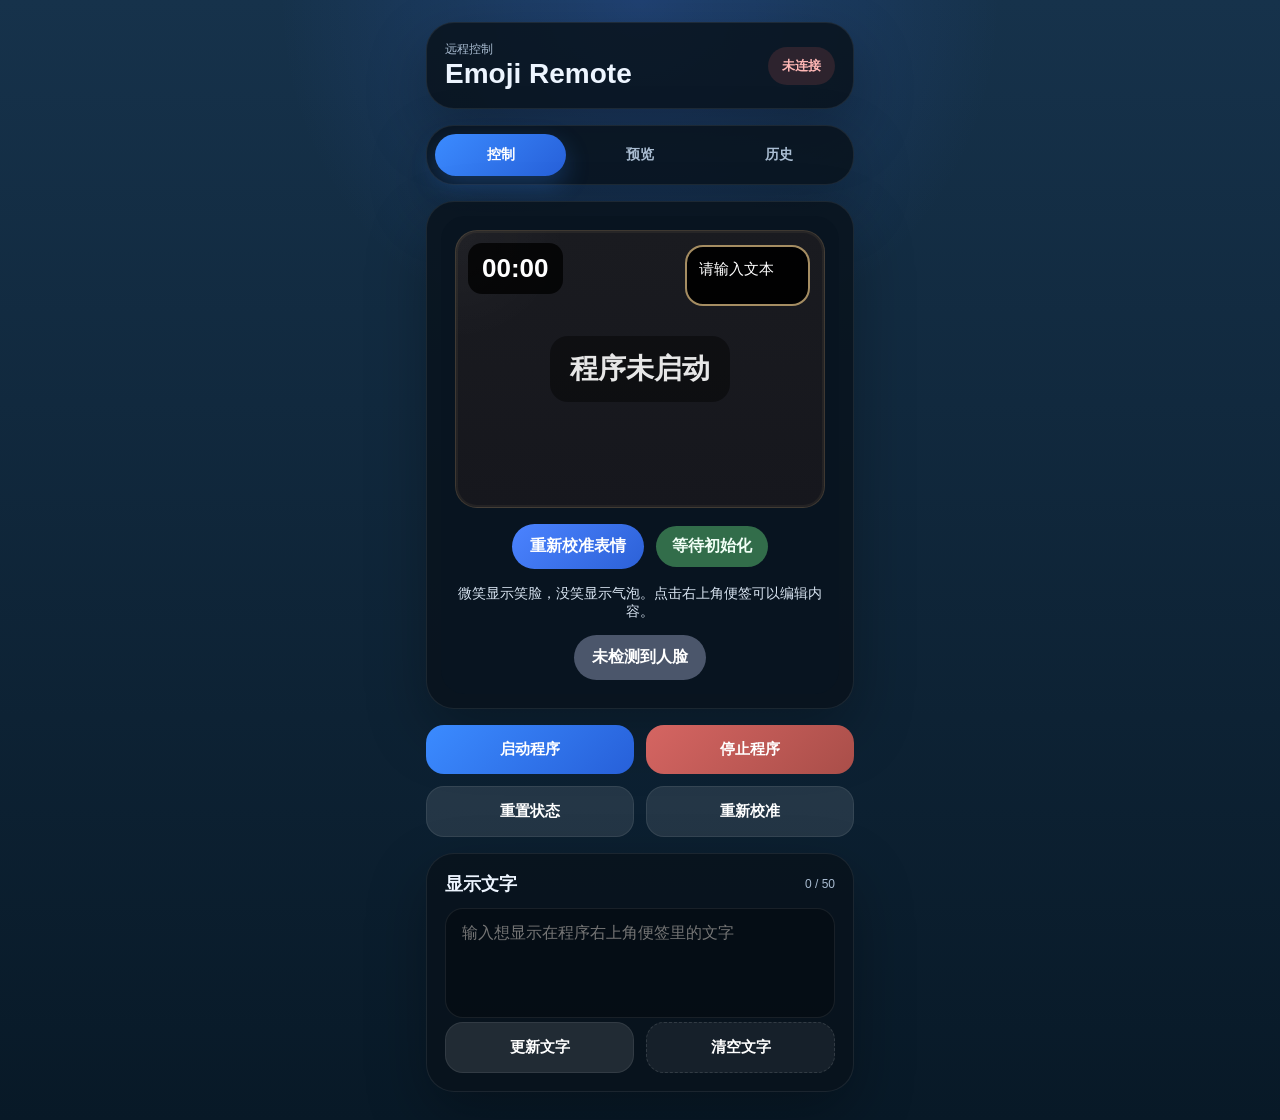
==== mobile-remote-v1.html @ 6b5e30ed "Add files via upload 需要的文件" ====
<!DOCTYPE html>
<html lang="zh-CN">
  <head>
    <meta charset="UTF-8" />
    <meta
      name="viewport"
      content="width=device-width, initial-scale=1.0, viewport-fit=cover, user-scalable=no"
    />
    <title>Emoji Remote Classic</title>
    <meta name="theme-color" content="#102534" />
    <meta name="apple-mobile-web-app-capable" content="yes" />
    <meta name="apple-mobile-web-app-status-bar-style" content="black-translucent" />
    <meta name="apple-mobile-web-app-title" content="Emoji Remote" />
    <link rel="manifest" href="mobile-remote-v1.webmanifest" />
    <link rel="apple-touch-icon" href="bubble.png" />
    <link rel="stylesheet" href="mobile-remote-v1.css" />
  </head>
  <body>
    <main class="phone-shell">
      <section class="topbar">
        <div>
          <p class="eyebrow">远程控制</p>
          <h1>Emoji Remote</h1>
        </div>
        <div class="connection-pill" id="connection-pill">未连接</div>
      </section>

      <nav class="tabbar" aria-label="页面切换">
        <button class="tab-button is-active" data-tab="control" type="button">控制</button>
        <button class="tab-button" data-tab="preview" type="button">预览</button>
        <button class="tab-button" data-tab="history" type="button">历史</button>
      </nav>

      <section class="tab-page is-active" data-page="control">
        <section class="preview-card preview-card-compact">
          <div class="desktop-preview" id="desktop-preview">
            <div class="preview-canvas">
              <div class="preview-timer" id="preview-timer">00:00</div>
              <div class="preview-note-box" id="preview-note-box">
                <div class="preview-note-text size-large" id="preview-note-text">请输入文本</div>
              </div>
              <div class="preview-face-area">
                <div class="preview-idle" id="preview-idle">程序未启动</div>
                <div class="preview-emoji hidden" id="preview-emoji">😊</div>
              </div>
            </div>

            <div class="preview-controls">
              <div class="preview-button">重新校准表情</div>
              <div class="preview-badge" id="preview-calibration">等待初始化</div>
            </div>

            <div class="preview-legend">微笑显示笑脸，没笑显示气泡。点击右上角便签可以编辑内容。</div>
            <div class="preview-status" id="preview-status">未检测到人脸</div>
          </div>
        </section>

        <section class="control-grid">
          <button class="primary" id="start-btn" type="button">启动程序</button>
          <button class="danger" id="stop-btn" type="button">停止程序</button>
          <button class="secondary" id="reset-btn" type="button">重置状态</button>
          <button class="secondary" id="calibrate-btn" type="button">重新校准</button>
        </section>

        <section class="panel">
          <div class="panel-header">
            <h2>显示文字</h2>
            <span class="hint" id="note-count">0 / 50</span>
          </div>
          <textarea
            id="note-input"
            maxlength="50"
            placeholder="输入想显示在程序右上角便签里的文字"
          ></textarea>
          <div class="panel-actions">
            <button class="secondary" id="apply-note-btn" type="button">更新文字</button>
            <button class="ghost" id="clear-note-btn" type="button">清空文字</button>
          </div>
        </section>
      </section>

      <section class="tab-page" data-page="preview">
        <section class="preview-card">
          <div class="desktop-preview">
            <div class="preview-canvas preview-canvas-large">
              <div class="preview-timer" id="preview-timer-clone">00:00</div>
              <div class="preview-note-box">
                <div class="preview-note-text size-large" id="preview-note-text-clone">请输入文本</div>
              </div>
              <div class="preview-face-area">
                <div class="preview-idle" id="preview-idle-clone">程序未启动</div>
                <div class="preview-emoji hidden" id="preview-emoji-clone">😊</div>
              </div>
            </div>

            <div class="preview-controls">
              <div class="preview-button">重新校准表情</div>
              <div class="preview-badge" id="preview-calibration-clone">等待初始化</div>
            </div>

            <div class="preview-legend">预览页会实时同步当前启动状态、文字内容和校准状态。</div>
            <div class="preview-status" id="preview-status-clone">未检测到人脸</div>
            <div class="preview-footer">Windows 启动版 · 双击即可打开 · 首次打开请允许摄像头权限</div>
          </div>
        </section>

        <section class="panel">
          <div class="panel-header">
            <h2>预览说明</h2>
            <span class="hint">同步显示</span>
          </div>
          <div class="info-list">
            <div class="info-row">
              <span class="info-label">程序状态</span>
              <strong id="preview-state-text">程序未启动</strong>
            </div>
            <div class="info-row">
              <span class="info-label">当前文字</span>
              <strong id="preview-note-summary">请输入文本</strong>
            </div>
            <div class="info-row">
              <span class="info-label">校准状态</span>
              <strong id="preview-calibration-summary">等待初始化</strong>
            </div>
          </div>
        </section>
      </section>

      <section class="tab-page" data-page="history">
        <section class="panel">
          <div class="panel-header">
            <h2>当前状态</h2>
            <span class="hint">最近动作</span>
          </div>
          <div class="feedback-banner" id="feedback-banner">等待操作</div>
          <div class="history-summary">
            <div class="summary-pill" id="history-running-pill">程序未启动</div>
            <div class="summary-pill" id="history-note-pill">暂无文字</div>
          </div>
        </section>

        <section class="panel">
          <div class="panel-header">
            <h2>历史记录</h2>
            <span class="hint">保留最近 6 条</span>
          </div>
          <ul class="log-list" id="log-list"></ul>
        </section>
      </section>
    </main>

    <script src="mobile-remote-v1.js"></script>
    <script>
      if ("serviceWorker" in navigator) {
        window.addEventListener("load", () => {
          navigator.serviceWorker.register("./mobile-remote-v1-sw.js").catch(() => {});
        });
      }
    </script>
  </body>
</html>
---- mobile-remote-v1.css ----
:root {
  --bg-top: #16324b;
  --bg-bottom: #081927;
  --panel: rgba(9, 18, 28, 0.84);
  --panel-line: rgba(255, 255, 255, 0.08);
  --text: #edf5ff;
  --muted: #aabdd2;
  --blue: #3e79f4;
  --green: #3b7f53;
  --red: #a54a49;
  --gold: #bca170;
  --shadow: 0 24px 60px rgba(0, 0, 0, 0.28);
}

* {
  box-sizing: border-box;
}

html,
body {
  margin: 0;
  min-height: 100%;
}

body {
  font-family: "Segoe UI", "Microsoft YaHei", sans-serif;
  color: var(--text);
  background:
    radial-gradient(circle at top, rgba(68, 122, 255, 0.22), transparent 28%),
    linear-gradient(180deg, var(--bg-top) 0%, var(--bg-bottom) 100%);
}

.phone-shell {
  width: min(100%, 460px);
  min-height: 100vh;
  margin: 0 auto;
  padding: calc(22px + env(safe-area-inset-top)) 16px calc(28px + env(safe-area-inset-bottom));
  display: grid;
  gap: 16px;
}

.topbar,
.tabbar,
.preview-card,
.panel {
  background: var(--panel);
  border: 1px solid var(--panel-line);
  border-radius: 28px;
  box-shadow: var(--shadow);
}

.topbar,
.panel {
  padding: 18px;
}

.topbar,
.panel-header,
.panel-actions,
.preview-controls {
  display: flex;
  align-items: center;
  justify-content: space-between;
  gap: 12px;
}

.eyebrow,
.hint,
.info-label {
  margin: 0;
  font-size: 12px;
  color: var(--muted);
}

h1,
h2 {
  margin: 0;
}

h1 {
  font-size: 28px;
}

h2 {
  font-size: 18px;
}

.connection-pill,
.preview-badge,
.preview-status,
.feedback-banner,
.summary-pill,
.tab-button {
  border-radius: 999px;
}

.connection-pill {
  padding: 10px 14px;
  background: rgba(165, 74, 73, 0.22);
  color: #ffb7b5;
  font-size: 13px;
  font-weight: 700;
}

.tabbar {
  padding: 8px;
  display: grid;
  grid-template-columns: repeat(3, minmax(0, 1fr));
  gap: 8px;
}

.tab-button {
  border: 0;
  padding: 12px 10px;
  background: transparent;
  color: var(--muted);
  font-size: 14px;
  font-weight: 700;
  cursor: pointer;
}

.tab-button.is-active {
  background: linear-gradient(135deg, #3b8bff 0%, #2760d9 100%);
  color: #fff;
  box-shadow: 0 10px 24px rgba(59, 139, 255, 0.26);
}

.tab-page {
  display: none;
  gap: 16px;
}

.tab-page.is-active {
  display: grid;
}

.preview-card {
  padding: 14px;
}

.desktop-preview {
  border-radius: 24px;
  padding: 14px;
  background: #081420;
}

.preview-canvas {
  position: relative;
  aspect-ratio: 4 / 3;
  border-radius: 22px;
  overflow: hidden;
  background:
    radial-gradient(circle at top left, rgba(255, 255, 255, 0.03), transparent 24%),
    linear-gradient(180deg, #1a1b20 0%, #16171d 100%);
  border: 1px solid rgba(188, 161, 112, 0.24);
  box-shadow: inset 0 0 0 2px rgba(188, 161, 112, 0.08);
}

.preview-canvas-large {
  min-height: 320px;
}

.preview-timer {
  position: absolute;
  top: 12px;
  left: 12px;
  padding: 10px 14px;
  border-radius: 14px;
  background: rgba(0, 0, 0, 0.78);
  color: #fff;
  font-size: 26px;
  font-weight: 700;
}

.preview-note-box {
  position: absolute;
  top: 14px;
  right: 14px;
  width: 34%;
  height: 22%;
  padding: 12px;
  border-radius: 18px;
  border: 2px solid rgba(188, 161, 112, 0.88);
  background: rgba(0, 0, 0, 0.94);
  overflow: hidden;
}

.preview-note-text {
  width: 100%;
  color: #fff;
  line-height: 1.32;
  white-space: pre-wrap;
  word-break: break-word;
  overflow-wrap: anywhere;
}

.preview-note-text.size-large {
  font-size: 15px;
}

.preview-note-text.size-medium {
  font-size: 13px;
}

.preview-note-text.size-small {
  font-size: 11px;
}

.preview-note-text.size-xsmall {
  font-size: 9px;
}

.preview-face-area {
  position: absolute;
  inset: 0;
  display: grid;
  place-items: center;
}

.preview-idle,
.preview-emoji {
  font-size: 28px;
  font-weight: 700;
}

.preview-idle {
  padding: 14px 20px;
  border-radius: 18px;
  background: rgba(0, 0, 0, 0.42);
  color: rgba(255, 255, 255, 0.9);
}

.preview-emoji {
  font-size: 88px;
}

.hidden {
  display: none;
}

.preview-controls {
  justify-content: center;
  margin-top: 16px;
}

.preview-button {
  padding: 12px 18px;
  border-radius: 999px;
  background: linear-gradient(135deg, #4b83ff 0%, #2c61d7 100%);
  color: #fff;
  font-weight: 700;
}

.preview-badge {
  padding: 10px 16px;
  background: rgba(59, 127, 83, 0.84);
  color: #f1fff6;
  font-weight: 700;
}

.preview-legend {
  margin-top: 16px;
  text-align: center;
  color: #d9e5f2;
  font-size: 14px;
}

.preview-status {
  width: fit-content;
  margin: 14px auto 0;
  padding: 12px 18px;
  background: #4b566b;
  color: #fff;
  font-weight: 700;
}

.preview-footer {
  margin-top: 16px;
  text-align: center;
  color: #98aec4;
  font-size: 12px;
}

.control-grid {
  display: grid;
  grid-template-columns: repeat(2, minmax(0, 1fr));
  gap: 12px;
}

button {
  width: 100%;
  border: 0;
  border-radius: 18px;
  padding: 15px 14px;
  color: #fff;
  font-size: 15px;
  font-weight: 700;
  cursor: pointer;
}

.primary {
  background: linear-gradient(135deg, #3b8bff 0%, #2760d9 100%);
}

.danger {
  background: linear-gradient(135deg, #d56562 0%, #a94e49 100%);
}

.secondary {
  background: rgba(255, 255, 255, 0.1);
  border: 1px solid rgba(255, 255, 255, 0.08);
}

.ghost {
  background: rgba(255, 255, 255, 0.06);
  border: 1px dashed rgba(255, 255, 255, 0.12);
}

textarea {
  width: 100%;
  min-height: 110px;
  resize: none;
  margin-top: 12px;
  border-radius: 18px;
  border: 1px solid rgba(255, 255, 255, 0.08);
  background: rgba(0, 0, 0, 0.28);
  color: #fff;
  padding: 14px 16px;
  font: inherit;
}

.feedback-banner {
  margin-top: 12px;
  padding: 14px 16px;
  background: rgba(62, 121, 244, 0.16);
  color: #dfeaff;
  font-weight: 700;
}

.log-list {
  list-style: none;
  margin: 14px 0 0;
  padding: 0;
  display: grid;
  gap: 10px;
}

.log-list li,
.summary-pill,
.info-row {
  padding: 12px 14px;
  background: rgba(255, 255, 255, 0.05);
  border-radius: 16px;
  border: 1px solid rgba(255, 255, 255, 0.06);
  color: #d9e5f2;
}

.log-time {
  display: block;
  margin-bottom: 4px;
  font-size: 12px;
  color: var(--muted);
}

.history-summary,
.info-list {
  display: grid;
  gap: 12px;
  margin-top: 14px;
}

.info-row {
  display: flex;
  align-items: center;
  justify-content: space-between;
}
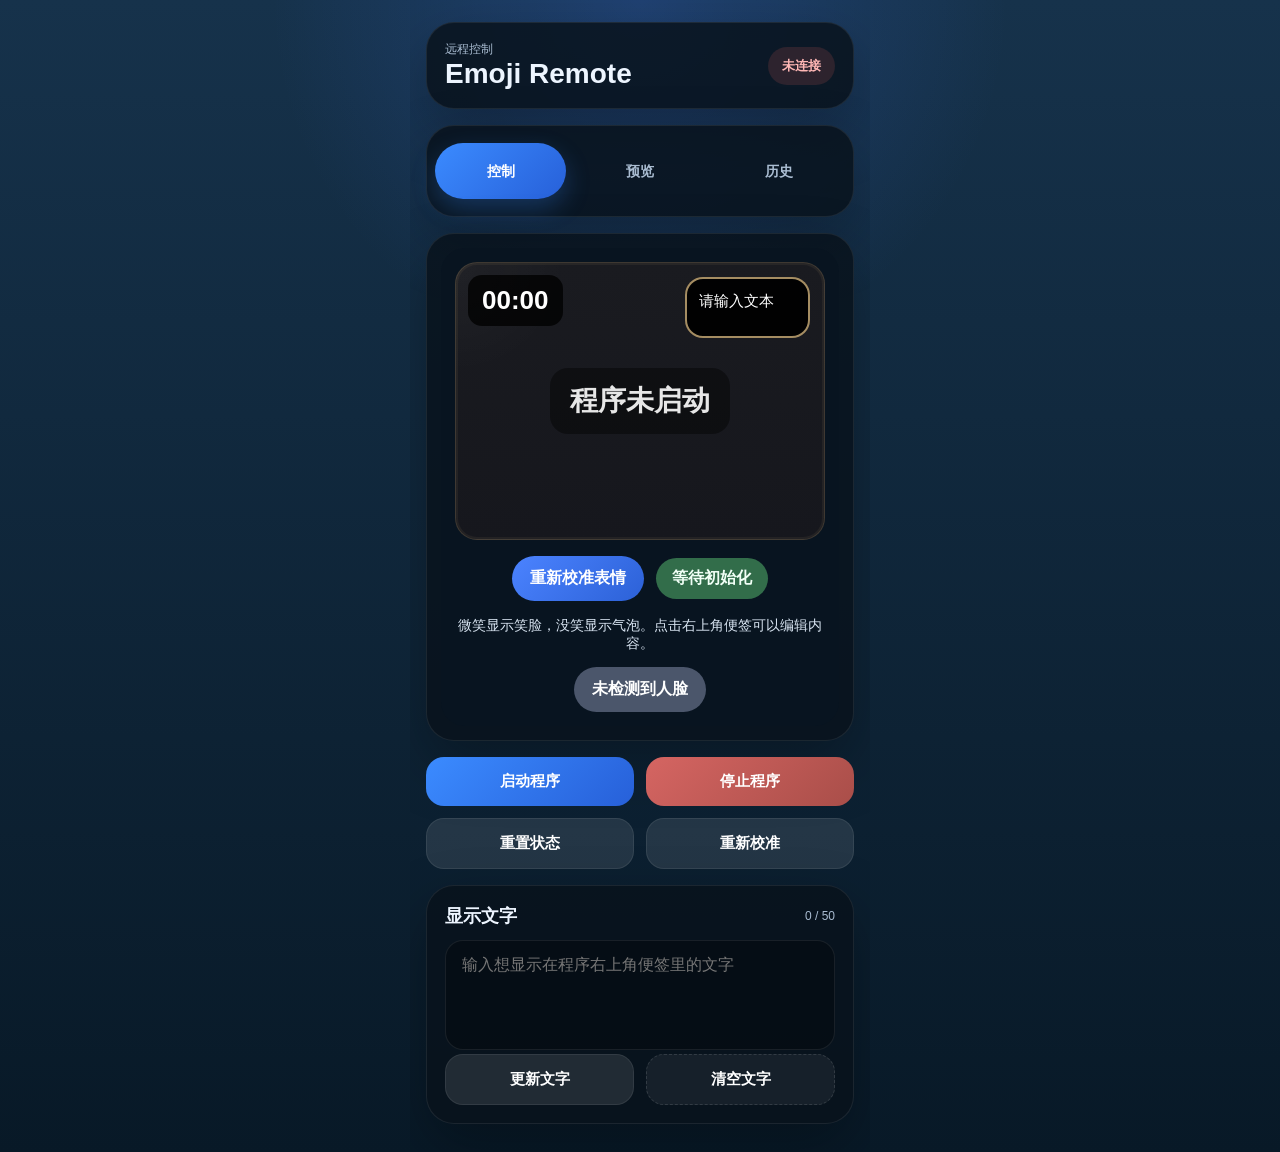
==== commit 26145593: "Add files via upload" ====
--- a/mobile-remote-v1.html
+++ b/mobile-remote-v1.html
@@ -11,9 +11,9 @@
     <meta name="apple-mobile-web-app-capable" content="yes" />
     <meta name="apple-mobile-web-app-status-bar-style" content="black-translucent" />
     <meta name="apple-mobile-web-app-title" content="Emoji Remote" />
-    <link rel="manifest" href="mobile-remote-v1.webmanifest" />
+    <link rel="manifest" href="mobile-remote-v1.webmanifest?v=20260603b" />
     <link rel="apple-touch-icon" href="bubble.png" />
-    <link rel="stylesheet" href="mobile-remote-v1.css" />
+    <link rel="stylesheet" href="mobile-remote-v1.css?v=20260603b" />
   </head>
   <body>
     <main class="phone-shell">
@@ -79,10 +79,10 @@
         </section>
       </section>
 
-      <section class="tab-page" data-page="preview">
-        <section class="preview-card">
+      <section class="tab-page tab-page-preview" data-page="preview">
+        <section class="preview-card preview-card-detail">
           <div class="desktop-preview">
-            <div class="preview-canvas preview-canvas-large">
+            <div class="preview-canvas preview-canvas-detail">
               <div class="preview-timer" id="preview-timer-clone">00:00</div>
               <div class="preview-note-box">
                 <div class="preview-note-text size-large" id="preview-note-text-clone">请输入文本</div>
@@ -104,7 +104,7 @@
           </div>
         </section>
 
-        <section class="panel">
+        <section class="panel panel-compact">
           <div class="panel-header">
             <h2>预览说明</h2>
             <span class="hint">同步显示</span>
@@ -149,11 +149,11 @@
       </section>
     </main>
 
-    <script src="mobile-remote-v1.js"></script>
+    <script src="mobile-remote-v1.js?v=20260603b"></script>
     <script>
       if ("serviceWorker" in navigator) {
         window.addEventListener("load", () => {
-          navigator.serviceWorker.register("./mobile-remote-v1-sw.js").catch(() => {});
+          navigator.serviceWorker.register("./mobile-remote-v1-sw.js?v=20260603b").catch(() => {});
         });
       }
     </script>
--- a/mobile-remote-v1.css
+++ b/mobile-remote-v1.css
@@ -20,6 +20,7 @@
 body {
   margin: 0;
   min-height: 100%;
+  overflow-x: hidden;
 }
 
 body {
@@ -32,11 +33,15 @@
 
 .phone-shell {
   width: min(100%, 460px);
+  max-width: 460px;
   min-height: 100vh;
   margin: 0 auto;
   padding: calc(22px + env(safe-area-inset-top)) 16px calc(28px + env(safe-area-inset-bottom));
   display: grid;
   gap: 16px;
+  overflow-x: clip;
+  align-content: start;
+  align-items: start;
 }
 
 .topbar,
@@ -64,6 +69,12 @@
   gap: 12px;
 }
 
+.topbar > div,
+.panel-header > *,
+.preview-controls > * {
+  min-width: 0;
+}
+
 .eyebrow,
 .hint,
 .info-label {
@@ -104,19 +115,31 @@
 
 .tabbar {
   padding: 8px;
-  display: grid;
-  grid-template-columns: repeat(3, minmax(0, 1fr));
+  display: flex;
+  align-items: center;
   gap: 8px;
+  width: 100%;
+  min-height: 92px;
 }
 
 .tab-button {
   border: 0;
-  padding: 12px 10px;
+  flex: 1 1 0;
+  width: auto;
+  min-width: 0;
+  min-height: 56px;
+  max-height: 56px;
+  padding: 0 10px;
   background: transparent;
   color: var(--muted);
   font-size: 14px;
   font-weight: 700;
   cursor: pointer;
+  display: flex;
+  align-items: center;
+  justify-content: center;
+  line-height: 1;
+  align-self: center;
 }
 
 .tab-button.is-active {
@@ -128,6 +151,10 @@
 .tab-page {
   display: none;
   gap: 16px;
+  width: 100%;
+  min-width: 0;
+  align-content: start;
+  align-items: start;
 }
 
 .tab-page.is-active {
@@ -136,12 +163,17 @@
 
 .preview-card {
   padding: 14px;
+  width: 100%;
+  min-width: 0;
+  align-self: start;
 }
 
 .desktop-preview {
   border-radius: 24px;
   padding: 14px;
   background: #081420;
+  width: 100%;
+  min-width: 0;
 }
 
 .preview-canvas {
@@ -335,6 +367,14 @@
   background: rgba(62, 121, 244, 0.16);
   color: #dfeaff;
   font-weight: 700;
+  width: 100%;
+  min-width: 0;
+}
+
+.panel {
+  width: 100%;
+  min-width: 0;
+  align-self: start;
 }
 
 .log-list {
@@ -367,10 +407,156 @@
   display: grid;
   gap: 12px;
   margin-top: 14px;
+  width: 100%;
+  min-width: 0;
 }
 
 .info-row {
   display: flex;
   align-items: center;
   justify-content: space-between;
-}
+  min-width: 0;
+}
+
+.tab-button,
+.connection-pill,
+.summary-pill,
+.info-row,
+.info-row strong,
+.info-row span,
+.log-list li {
+  min-width: 0;
+}
+
+.summary-pill,
+.info-row,
+.log-list li {
+  width: 100%;
+  overflow-wrap: anywhere;
+  word-break: break-word;
+}
+
+.preview-card-detail {
+  padding: 10px;
+}
+
+.preview-canvas-detail {
+  min-height: 0;
+  max-height: min(50vh, 340px);
+}
+
+.panel-compact {
+  padding: 14px;
+}
+
+.tab-page-preview {
+  gap: 12px;
+}
+
+.tab-page[data-page="history"] {
+  align-content: start;
+  align-items: start;
+}
+
+.tab-page[data-page="history"] .panel {
+  margin-top: 0;
+}
+
+.tab-page-preview .desktop-preview {
+  padding: 10px;
+}
+
+.tab-page-preview .preview-controls {
+  margin-top: 12px;
+  gap: 8px;
+}
+
+.tab-page-preview .preview-button,
+.tab-page-preview .preview-badge {
+  padding: 9px 12px;
+  font-size: 12px;
+}
+
+.tab-page-preview .preview-legend {
+  margin-top: 12px;
+  font-size: 12px;
+  line-height: 1.5;
+}
+
+.tab-page-preview .preview-status {
+  margin-top: 10px;
+  padding: 10px 14px;
+  font-size: 13px;
+}
+
+.tab-page-preview .preview-footer {
+  margin-top: 12px;
+  font-size: 11px;
+}
+
+.tab-page-preview .info-list {
+  margin-top: 8px;
+  gap: 8px;
+}
+
+.tab-page-preview .info-row {
+  padding: 10px 12px;
+}
+
+.tab-page-preview .preview-timer {
+  top: 10px;
+  left: 10px;
+  padding: 8px 12px;
+  font-size: 19px;
+}
+
+.tab-page-preview .preview-note-box {
+  top: 10px;
+  right: 10px;
+  width: 36%;
+  height: 20%;
+  padding: 10px;
+  border-radius: 14px;
+}
+
+.tab-page-preview .preview-idle {
+  padding: 12px 16px;
+  font-size: 20px;
+}
+
+@media (max-width: 420px) {
+  .tabbar {
+    min-height: 84px;
+  }
+
+  .tab-button {
+    min-height: 52px;
+    max-height: 52px;
+    font-size: 13px;
+    flex: 1 1 0;
+  }
+
+  .tab-page-preview .preview-card-detail {
+    padding: 8px;
+  }
+
+  .tab-page-preview .preview-timer {
+    font-size: 17px;
+  }
+
+  .tab-page-preview .preview-note-box {
+    width: 39%;
+    height: 19%;
+  }
+
+  .tab-page-preview .preview-idle {
+    padding: 10px 14px;
+    font-size: 17px;
+  }
+
+  .tab-page-preview .preview-button,
+  .tab-page-preview .preview-badge {
+    font-size: 11px;
+    padding: 8px 10px;
+  }
+}
